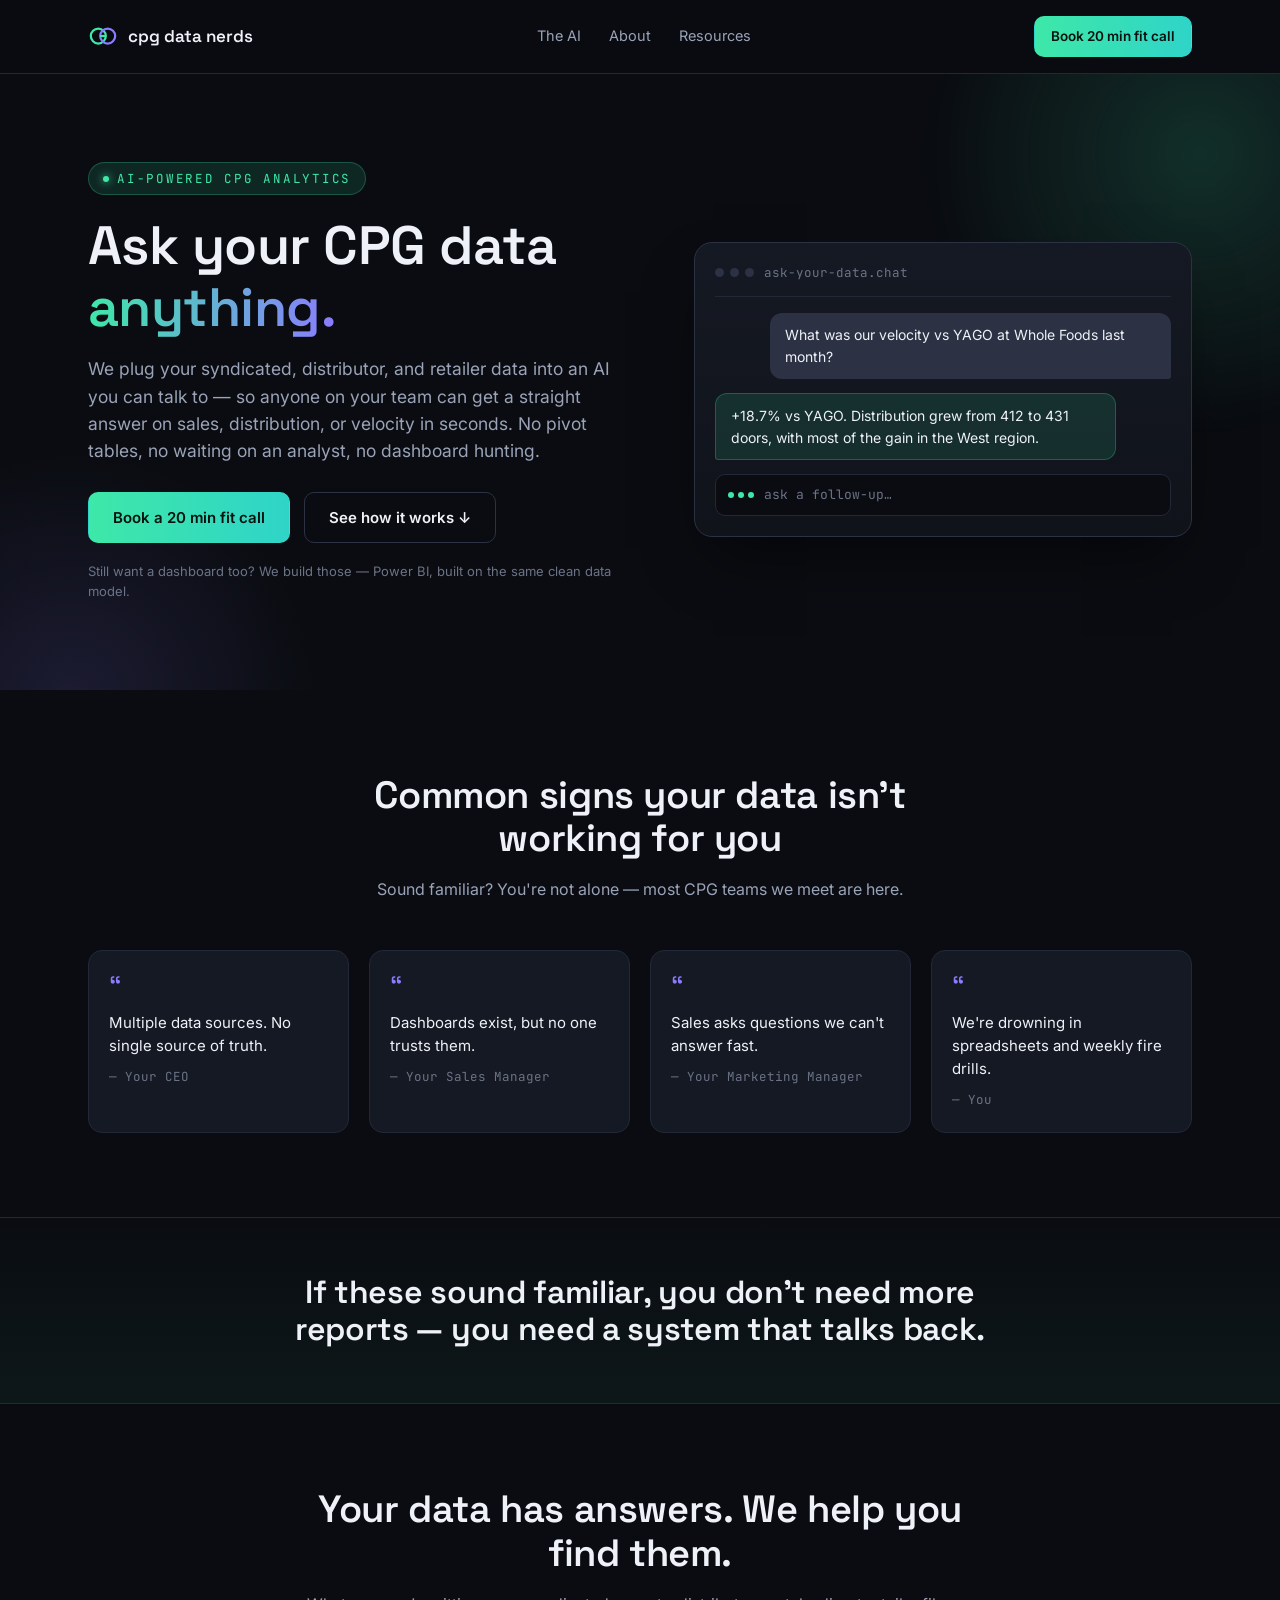
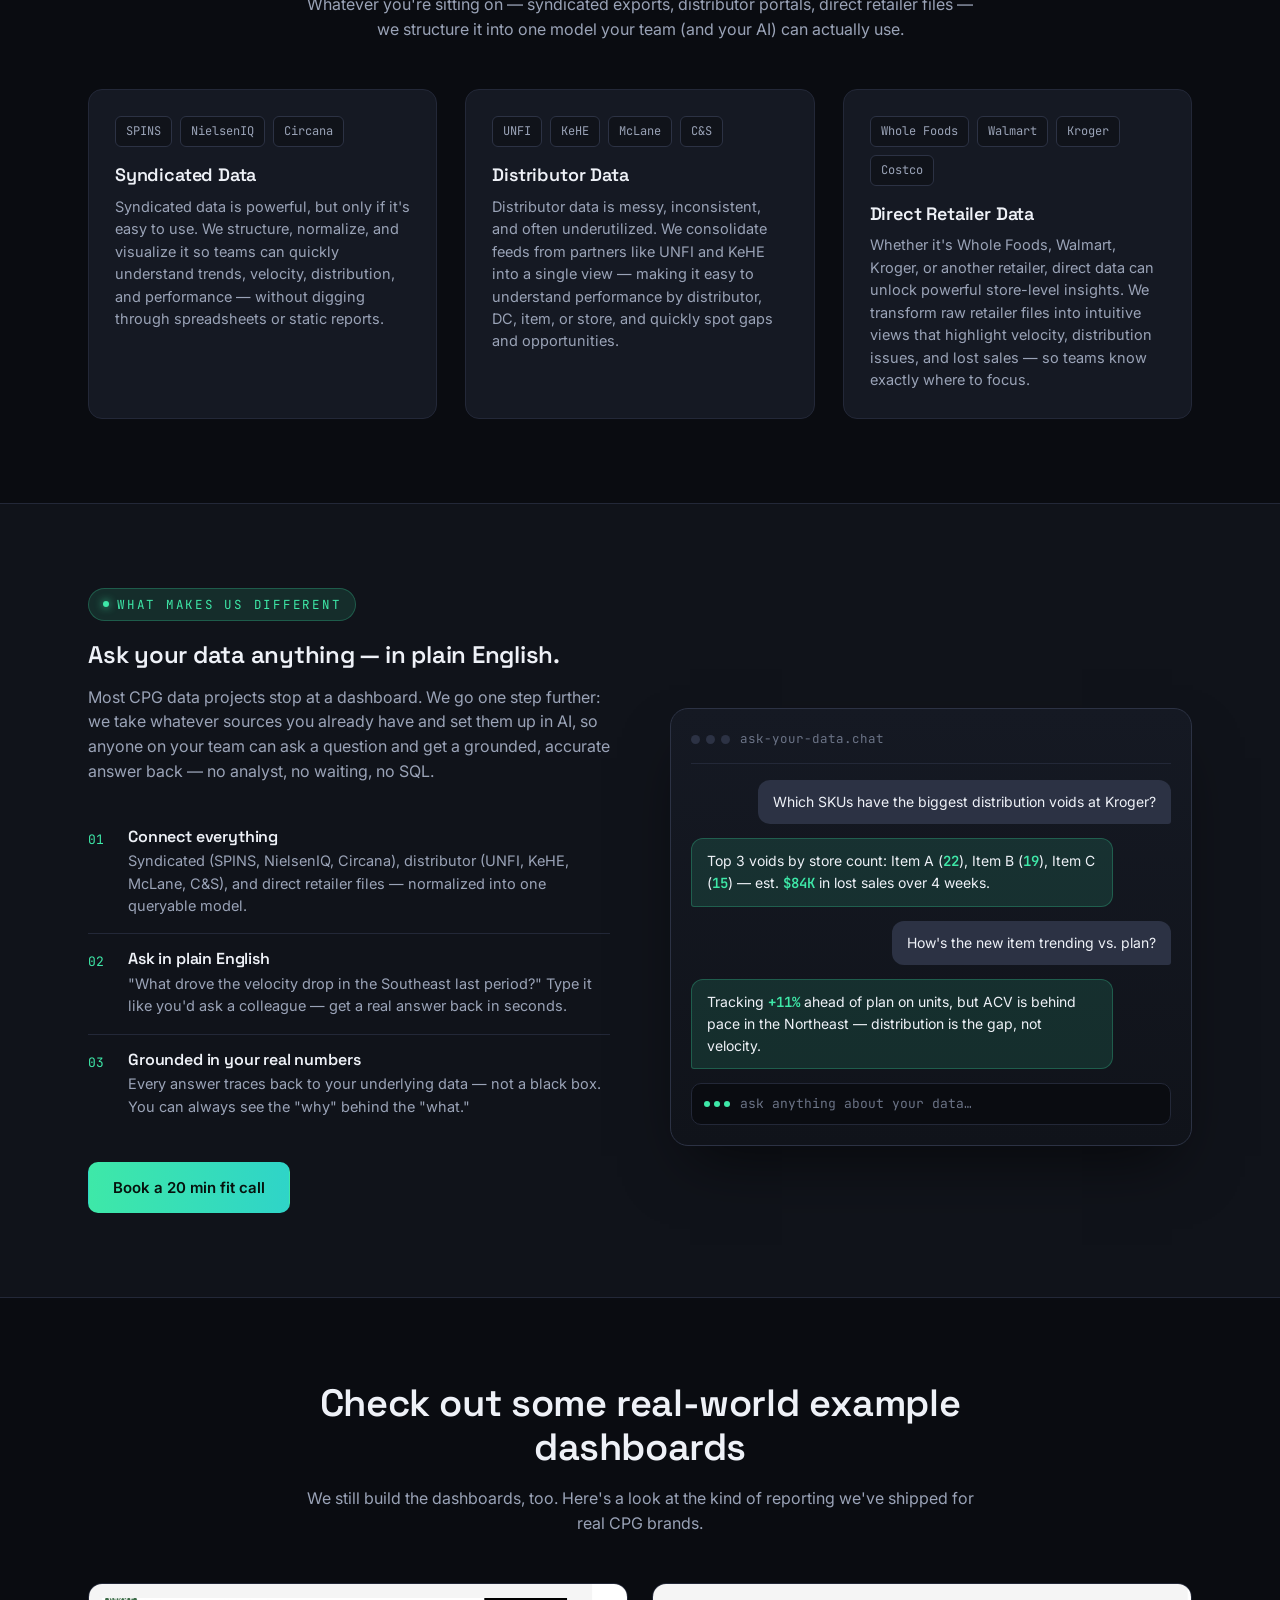
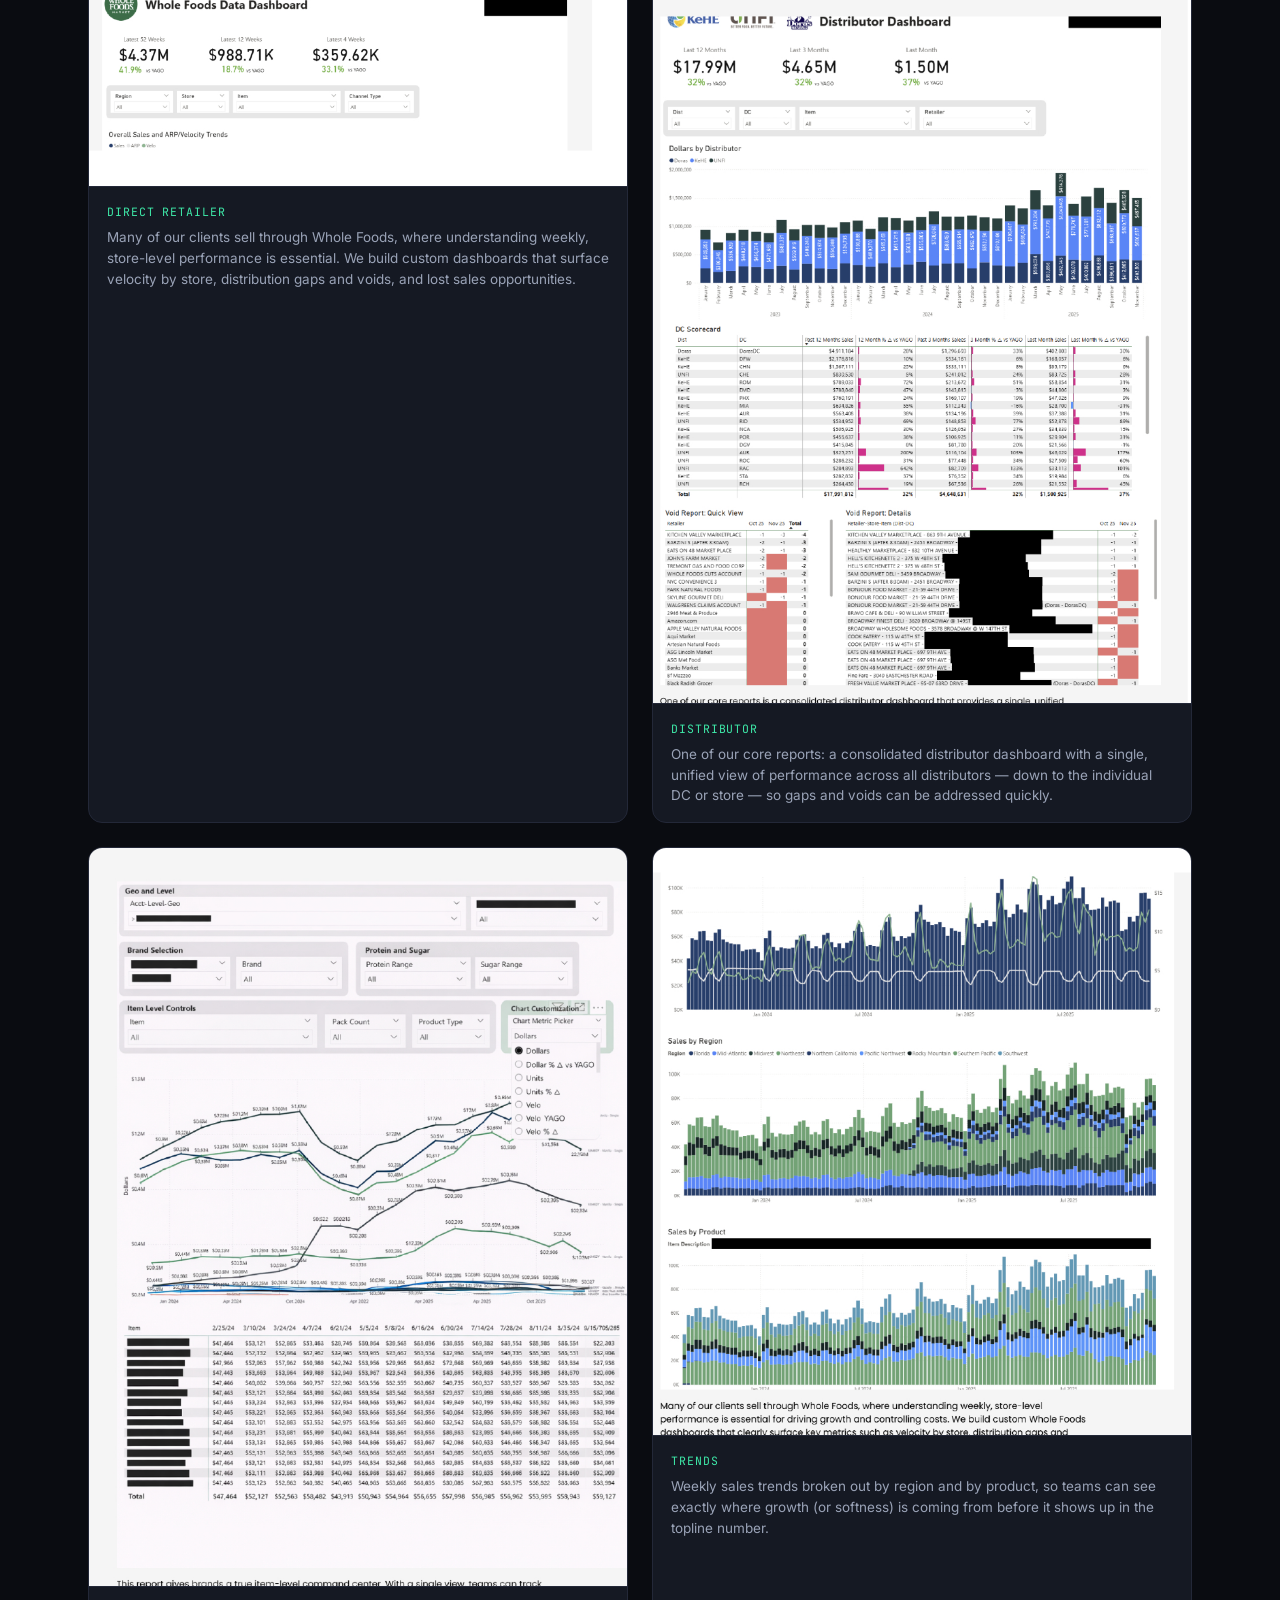
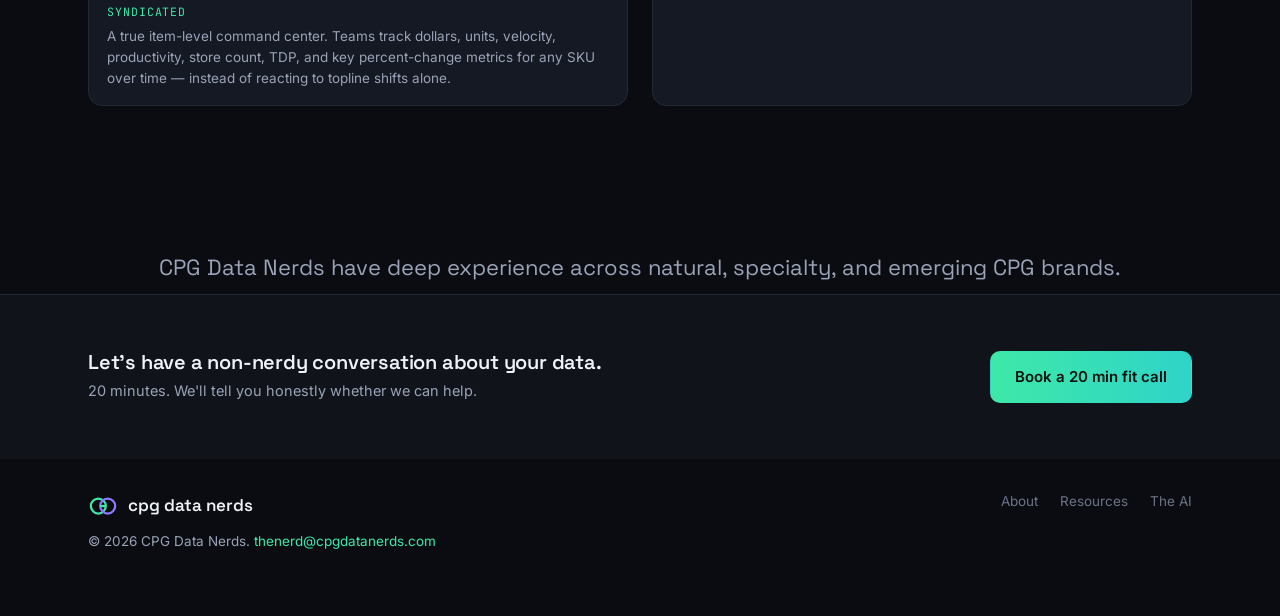
==== index.html @ 9d852f0d "Initial Site" ====
<!DOCTYPE html>
<html lang="en">
<head>
<meta charset="UTF-8">
<meta name="viewport" content="width=device-width, initial-scale=1.0">
<title>CPG Data Nerds — Query Your CPG Data With AI</title>
<meta name="description" content="CPG Data Nerds connects your syndicated, distributor, and retailer data into one place — with dashboards you trust and an AI you can query directly, in plain English.">
<link rel="icon" href="data:image/svg+xml,<svg xmlns=%22http://www.w3.org/2000/svg%22 viewBox=%220 0 32 32%22><circle cx=%2211%22 cy=%2216%22 r=%228%22 fill=%22%233ee8a8%22/><circle cx=%2221%22 cy=%2216%22 r=%228%22 fill=%22%238b7bff%22/></svg>">
<link rel="preconnect" href="https://fonts.googleapis.com">
<link href="https://fonts.googleapis.com/css2?family=Inter:wght@400;500;600;700&family=Space+Grotesk:wght@500;600;700&family=JetBrains+Mono:wght@400;500&display=swap" rel="stylesheet">
<link rel="stylesheet" href="assets/css/style.css">
</head>
<body>

<header class="site-nav">
  <div class="nav-inner">
    <a href="index.html" class="logo">
      <svg class="mark" viewBox="0 0 32 32" fill="none" xmlns="http://www.w3.org/2000/svg">
        <circle cx="11" cy="16" r="8" stroke="#3ee8a8" stroke-width="2.4"/>
        <circle cx="21" cy="16" r="8" stroke="#8b7bff" stroke-width="2.4"/>
        <line x1="19" y1="16" x2="13" y2="16" stroke="#3ee8a8" stroke-width="2.4"/>
      </svg>
      cpg data nerds
    </a>
    <nav class="nav-links desktop">
      <a href="index.html#ai-query">The AI</a>
      <a href="about.html">About</a>
      <a href="resources.html">Resources</a>
    </nav>
    <div class="nav-cta">
      <a class="btn btn-primary btn-sm" href="mailto:thenerd@cpgdatanerds.com?subject=20%20min%20fit%20call">Book 20 min fit call</a>
      <button class="nav-toggle btn-ghost btn-sm btn" aria-label="Menu">☰</button>
    </div>
  </div>
</header>

<!-- HERO -->
<section class="hero">
  <div class="wrap hero-grid">
    <div>
      <span class="eyebrow"><span class="dot"></span>AI-POWERED CPG ANALYTICS</span>
      <h1>Ask your CPG data <span class="gradient-text">anything.</span></h1>
      <p class="lede">We plug your syndicated, distributor, and retailer data into an AI you can talk to — so anyone on your team can get a straight answer on sales, distribution, or velocity in seconds. No pivot tables, no waiting on an analyst, no dashboard hunting.</p>
      <div class="hero-ctas">
        <a class="btn btn-primary" href="mailto:thenerd@cpgdatanerds.com?subject=20%20min%20fit%20call">Book a 20 min fit call</a>
        <a class="btn btn-ghost" href="#ai-query">See how it works ↓</a>
      </div>
      <p class="hero-note">Still want a dashboard too? We build those — Power BI, built on the same clean data model.</p>
    </div>

    <div class="chat-card" data-reveal>
      <div class="chat-head">
        <span class="dots"><span></span><span></span><span></span></span>
        ask-your-data.chat
      </div>
      <div class="chat-row user">
        <div class="bubble" data-rotating-question>What was our velocity vs YAGO at Whole Foods last month?</div>
      </div>
      <div class="chat-row ai">
        <div class="bubble" data-rotating-answer>+18.7% vs YAGO. Distribution grew from 412 to 431 doors, with most of the gain in the West region.</div>
      </div>
      <div class="chat-input-fake">
        <span class="chat-typing"><span></span><span></span><span></span></span>
        ask a follow-up…
      </div>
    </div>
  </div>
</section>

<!-- PAIN POINTS -->
<section id="pain">
  <div class="wrap">
    <div class="section-head">
      <h2>Common signs your data isn't working for you</h2>
      <p>Sound familiar? You're not alone — most CPG teams we meet are here.</p>
    </div>
    <div class="grid-4">
      <div class="quote-card" data-reveal>
        <div class="qmark">“</div>
        <p class="q">Multiple data sources. No single source of truth.</p>
        <div class="who">— Your CEO</div>
      </div>
      <div class="quote-card" data-reveal>
        <div class="qmark">“</div>
        <p class="q">Dashboards exist, but no one trusts them.</p>
        <div class="who">— Your Sales Manager</div>
      </div>
      <div class="quote-card" data-reveal>
        <div class="qmark">“</div>
        <p class="q">Sales asks questions we can't answer fast.</p>
        <div class="who">— Your Marketing Manager</div>
      </div>
      <div class="quote-card" data-reveal>
        <div class="qmark">“</div>
        <p class="q">We're drowning in spreadsheets and weekly fire drills.</p>
        <div class="who">— You</div>
      </div>
    </div>
  </div>
</section>

<!-- STATEMENT BANNER -->
<div class="statement-banner">
  <div class="wrap">
    <h2>If these sound familiar, you don't need more reports — you need a system that talks back.</h2>
  </div>
</div>

<!-- DATA SOURCES -->
<section>
  <div class="wrap">
    <div class="section-head">
      <h2>Your data has answers. We help you find them.</h2>
      <p>Whatever you're sitting on — syndicated exports, distributor portals, direct retailer files — we structure it into one model your team (and your AI) can actually use.</p>
    </div>
    <div class="grid-3">
      <div class="source-card" data-reveal>
        <div class="badge-row">
          <span class="badge">SPINS</span>
          <span class="badge">NielsenIQ</span>
          <span class="badge">Circana</span>
        </div>
        <h3>Syndicated Data</h3>
        <p>Syndicated data is powerful, but only if it's easy to use. We structure, normalize, and visualize it so teams can quickly understand trends, velocity, distribution, and performance — without digging through spreadsheets or static reports.</p>
      </div>
      <div class="source-card" data-reveal>
        <div class="badge-row">
          <span class="badge">UNFI</span>
          <span class="badge">KeHE</span>
          <span class="badge">McLane</span>
          <span class="badge">C&amp;S</span>
        </div>
        <h3>Distributor Data</h3>
        <p>Distributor data is messy, inconsistent, and often underutilized. We consolidate feeds from partners like UNFI and KeHE into a single view — making it easy to understand performance by distributor, DC, item, or store, and quickly spot gaps and opportunities.</p>
      </div>
      <div class="source-card" data-reveal>
        <div class="badge-row">
          <span class="badge">Whole Foods</span>
          <span class="badge">Walmart</span>
          <span class="badge">Kroger</span>
          <span class="badge">Costco</span>
        </div>
        <h3>Direct Retailer Data</h3>
        <p>Whether it's Whole Foods, Walmart, Kroger, or another retailer, direct data can unlock powerful store-level insights. We transform raw retailer files into intuitive views that highlight velocity, distribution issues, and lost sales — so teams know exactly where to focus.</p>
      </div>
    </div>
  </div>
</section>

<!-- AI FEATURE -->
<section id="ai-query" class="section-alt ai-feature">
  <div class="wrap">
    <span class="eyebrow"><span class="dot"></span>WHAT MAKES US DIFFERENT</span>
    <div class="ai-grid">
      <div data-reveal>
        <h2>Ask your data anything — in plain English.</h2>
        <p class="lede">Most CPG data projects stop at a dashboard. We go one step further: we take whatever sources you already have and set them up in AI, so anyone on your team can ask a question and get a grounded, accurate answer back — no analyst, no waiting, no SQL.</p>
        <ul class="feature-list">
          <li>
            <span class="num">01</span>
            <div>
              <h4>Connect everything</h4>
              <p>Syndicated (SPINS, NielsenIQ, Circana), distributor (UNFI, KeHE, McLane, C&amp;S), and direct retailer files — normalized into one queryable model.</p>
            </div>
          </li>
          <li>
            <span class="num">02</span>
            <div>
              <h4>Ask in plain English</h4>
              <p>"What drove the velocity drop in the Southeast last period?" Type it like you'd ask a colleague — get a real answer back in seconds.</p>
            </div>
          </li>
          <li>
            <span class="num">03</span>
            <div>
              <h4>Grounded in your real numbers</h4>
              <p>Every answer traces back to your underlying data — not a black box. You can always see the "why" behind the "what."</p>
            </div>
          </li>
        </ul>
        <div class="hero-ctas">
          <a class="btn btn-primary" href="mailto:thenerd@cpgdatanerds.com?subject=20%20min%20fit%20call">Book a 20 min fit call</a>
        </div>
      </div>

      <div class="chat-card" data-reveal>
        <div class="chat-head">
          <span class="dots"><span></span><span></span><span></span></span>
          ask-your-data.chat
        </div>
        <div class="chat-row user"><div class="bubble">Which SKUs have the biggest distribution voids at Kroger?</div></div>
        <div class="chat-row ai"><div class="bubble">Top 3 voids by store count: Item A (<span class="stat">22</span>), Item B (<span class="stat">19</span>), Item C (<span class="stat">15</span>) — est. <span class="stat">$84K</span> in lost sales over 4 weeks.</div></div>
        <div class="chat-row user"><div class="bubble">How's the new item trending vs. plan?</div></div>
        <div class="chat-row ai"><div class="bubble">Tracking <span class="stat">+11%</span> ahead of plan on units, but ACV is behind pace in the Northeast — distribution is the gap, not velocity.</div></div>
        <div class="chat-input-fake">
          <span class="chat-typing"><span></span><span></span><span></span></span>
          ask anything about your data…
        </div>
      </div>
    </div>
  </div>
</section>

<!-- DASHBOARD GALLERY -->
<section id="examples">
  <div class="wrap">
    <div class="section-head">
      <h2>Check out some real-world example dashboards</h2>
      <p>We still build the dashboards, too. Here's a look at the kind of reporting we've shipped for real CPG brands.</p>
    </div>
    <div class="gallery">
      <div class="gallery-item" data-reveal>
        <div class="shot"><img src="assets/img/wholefoods-dashboard.png" alt="Whole Foods data dashboard example" loading="lazy"></div>
        <div class="cap">
          <span class="tag">Direct Retailer</span>
          <p>Many of our clients sell through Whole Foods, where understanding weekly, store-level performance is essential. We build custom dashboards that surface velocity by store, distribution gaps and voids, and lost sales opportunities.</p>
        </div>
      </div>
      <div class="gallery-item" data-reveal>
        <div class="shot"><img src="assets/img/distributor-dashboard.png" alt="Distributor scorecard dashboard example" loading="lazy"></div>
        <div class="cap">
          <span class="tag">Distributor</span>
          <p>One of our core reports: a consolidated distributor dashboard with a single, unified view of performance across all distributors — down to the individual DC or store — so gaps and voids can be addressed quickly.</p>
        </div>
      </div>
      <div class="gallery-item" data-reveal>
        <div class="shot"><img src="assets/img/item-level-dashboard.png" alt="Item-level command center dashboard example" loading="lazy"></div>
        <div class="cap">
          <span class="tag">Syndicated</span>
          <p>A true item-level command center. Teams track dollars, units, velocity, productivity, store count, TDP, and key percent-change metrics for any SKU over time — instead of reacting to topline shifts alone.</p>
        </div>
      </div>
      <div class="gallery-item" data-reveal>
        <div class="shot"><img src="assets/img/wholefoods-trends.png" alt="Sales trend charts by region and product" loading="lazy"></div>
        <div class="cap">
          <span class="tag">Trends</span>
          <p>Weekly sales trends broken out by region and by product, so teams can see exactly where growth (or softness) is coming from before it shows up in the topline number.</p>
        </div>
      </div>
    </div>
  </div>
</section>

<div class="closing-line">CPG Data Nerds have deep experience across natural, specialty, and emerging CPG brands.</div>

<!-- CTA BAND -->
<div class="cta-band">
  <div class="wrap cta-band-inner">
    <div>
      <h3>Let's have a non-nerdy conversation about your data.</h3>
      <p>20 minutes. We'll tell you honestly whether we can help.</p>
    </div>
    <a class="btn btn-primary" href="mailto:thenerd@cpgdatanerds.com?subject=20%20min%20fit%20call">Book a 20 min fit call</a>
  </div>
</div>

<footer class="site-footer">
  <div class="wrap footer-inner">
    <div>
      <div class="logo">
        <svg class="mark" viewBox="0 0 32 32" fill="none" xmlns="http://www.w3.org/2000/svg">
          <circle cx="11" cy="16" r="8" stroke="#3ee8a8" stroke-width="2.4"/>
          <circle cx="21" cy="16" r="8" stroke="#8b7bff" stroke-width="2.4"/>
          <line x1="19" y1="16" x2="13" y2="16" stroke="#3ee8a8" stroke-width="2.4"/>
        </svg>
        cpg data nerds
      </div>
      <p style="margin-top:10px;">© <span data-year>2026</span> CPG Data Nerds. <a class="mail" href="mailto:thenerd@cpgdatanerds.com">thenerd@cpgdatanerds.com</a></p>
    </div>
    <div class="footer-links">
      <a href="about.html">About</a>
      <a href="resources.html">Resources</a>
      <a href="index.html#ai-query">The AI</a>
    </div>
  </div>
</footer>

<script src="assets/js/main.js"></script>
</body>
</html>
---- assets/css/style.css ----
/* ============================================================
   CPG Data Nerds — dark, AI-forward theme
   ============================================================ */

:root {
  --bg: #0a0c11;
  --bg-alt: #10131a;
  --card: #151923;
  --card-hover: #1b202c;
  --border: #232838;
  --border-light: #2c3244;
  --text: #eef1f7;
  --text-dim: #9aa3b7;
  --text-dimmer: #6b7386;
  --accent: #3ee8a8;
  --accent-2: #8b7bff;
  --accent-soft: rgba(62, 232, 168, 0.12);
  --danger: #ff6b6b;
  --gain: #3ee8a8;
  --radius: 14px;
  --maxw: 1160px;
  --font-body: 'Inter', -apple-system, BlinkMacSystemFont, 'Segoe UI', sans-serif;
  --font-head: 'Space Grotesk', 'Inter', sans-serif;
  --font-mono: 'JetBrains Mono', 'SFMono-Regular', Consolas, monospace;
}

* { box-sizing: border-box; }

html { scroll-behavior: smooth; }

body {
  margin: 0;
  background: var(--bg);
  color: var(--text);
  font-family: var(--font-body);
  line-height: 1.55;
  -webkit-font-smoothing: antialiased;
}

a { color: inherit; text-decoration: none; }

img { max-width: 100%; display: block; }

.wrap {
  max-width: var(--maxw);
  margin: 0 auto;
  padding: 0 28px;
}

h1, h2, h3, h4 {
  font-family: var(--font-head);
  font-weight: 600;
  line-height: 1.15;
  margin: 0 0 16px;
  letter-spacing: -0.01em;
}

p { margin: 0 0 16px; color: var(--text-dim); }

.eyebrow {
  display: inline-flex;
  align-items: center;
  gap: 8px;
  font-family: var(--font-mono);
  font-size: 12.5px;
  letter-spacing: 0.14em;
  text-transform: uppercase;
  color: var(--accent);
  background: var(--accent-soft);
  border: 1px solid rgba(62, 232, 168, 0.25);
  padding: 6px 14px;
  border-radius: 999px;
  margin-bottom: 20px;
}

.eyebrow .dot {
  width: 6px; height: 6px; border-radius: 50%;
  background: var(--accent);
  box-shadow: 0 0 8px var(--accent);
}

.gradient-text {
  background: linear-gradient(90deg, var(--accent), var(--accent-2));
  -webkit-background-clip: text;
  background-clip: text;
  color: transparent;
}

/* ---------- Buttons ---------- */
.btn {
  display: inline-flex;
  align-items: center;
  gap: 8px;
  font-family: var(--font-body);
  font-weight: 600;
  font-size: 15px;
  padding: 13px 24px;
  border-radius: 10px;
  border: 1px solid transparent;
  cursor: pointer;
  transition: transform .15s ease, box-shadow .15s ease, background .15s ease, border-color .15s ease;
  white-space: nowrap;
}
.btn-primary {
  background: linear-gradient(90deg, var(--accent), #2fd4c8);
  color: #06120d;
  box-shadow: 0 0 0 rgba(62,232,168,0);
}
.btn-primary:hover { transform: translateY(-1px); box-shadow: 0 8px 24px rgba(62,232,168,0.25); }
.btn-ghost {
  background: transparent;
  border-color: var(--border-light);
  color: var(--text);
}
.btn-ghost:hover { border-color: var(--accent); color: var(--accent); }
.btn-sm { padding: 9px 16px; font-size: 13.5px; }

/* ---------- Nav ---------- */
header.site-nav {
  position: sticky;
  top: 0;
  z-index: 50;
  background: rgba(10, 12, 17, 0.85);
  backdrop-filter: saturate(180%) blur(14px);
  border-bottom: 1px solid var(--border);
}
.nav-inner {
  display: flex;
  align-items: center;
  justify-content: space-between;
  padding: 16px 28px;
  max-width: var(--maxw);
  margin: 0 auto;
}
.logo {
  display: flex;
  align-items: center;
  gap: 10px;
  font-family: var(--font-head);
  font-weight: 600;
  font-size: 17px;
  color: var(--text);
}
.logo .mark { width: 30px; height: 30px; flex: none; }
.nav-links {
  display: flex;
  align-items: center;
  gap: 28px;
  font-size: 14.5px;
  color: var(--text-dim);
}
.nav-links a { transition: color .15s ease; }
.nav-links a:hover { color: var(--text); }
.nav-links a.active { color: var(--accent); }
.nav-cta { display: flex; align-items: center; gap: 18px; }
.nav-toggle { display: none; }

@media (max-width: 720px) {
  .nav-links.desktop { display: none; }
  .nav-toggle { display: block; }
}

/* ---------- Hero ---------- */
.hero {
  padding: 88px 0 72px;
  position: relative;
  overflow: hidden;
}
.hero::before {
  content: "";
  position: absolute;
  top: -200px; right: -200px;
  width: 560px; height: 560px;
  background: radial-gradient(circle, rgba(62,232,168,0.16), transparent 70%);
  filter: blur(10px);
  pointer-events: none;
}
.hero::after {
  content: "";
  position: absolute;
  bottom: -260px; left: -180px;
  width: 500px; height: 500px;
  background: radial-gradient(circle, rgba(139,123,255,0.14), transparent 70%);
  pointer-events: none;
}
.hero-grid {
  display: grid;
  grid-template-columns: 1.05fr 0.95fr;
  gap: 56px;
  align-items: center;
  position: relative;
  z-index: 1;
}
@media (max-width: 900px) {
  .hero-grid { grid-template-columns: 1fr; }
}
.hero h1 { font-size: clamp(34px, 4.6vw, 54px); }
.hero .lede { font-size: 17.5px; color: var(--text-dim); max-width: 560px; }
.hero-ctas { display: flex; gap: 14px; margin-top: 28px; flex-wrap: wrap; }
.hero-note { margin-top: 18px; font-size: 13px; color: var(--text-dimmer); }

/* ---------- Chat mockup ---------- */
.chat-card {
  background: linear-gradient(180deg, var(--card), var(--bg-alt));
  border: 1px solid var(--border-light);
  border-radius: 18px;
  padding: 20px;
  box-shadow: 0 30px 60px -20px rgba(0,0,0,0.6);
}
.chat-card .chat-head {
  display: flex;
  align-items: center;
  gap: 10px;
  padding-bottom: 14px;
  margin-bottom: 16px;
  border-bottom: 1px solid var(--border);
  font-family: var(--font-mono);
  font-size: 12.5px;
  color: var(--text-dimmer);
}
.chat-card .chat-head .dots { display: flex; gap: 6px; }
.chat-card .chat-head .dots span { width: 9px; height: 9px; border-radius: 50%; background: var(--border-light); }
.chat-row { display: flex; margin-bottom: 14px; }
.chat-row.user { justify-content: flex-end; }
.bubble {
  max-width: 88%;
  padding: 11px 15px;
  border-radius: 12px;
  font-size: 14px;
}
.chat-row.user .bubble {
  background: var(--border-light);
  color: var(--text);
  border-bottom-right-radius: 3px;
}
.chat-row.ai .bubble {
  background: var(--accent-soft);
  border: 1px solid rgba(62,232,168,0.25);
  color: var(--text);
  border-bottom-left-radius: 3px;
}
.bubble .stat { color: var(--accent); font-family: var(--font-mono); font-weight: 600; }
.chat-typing { display: inline-flex; gap: 4px; align-items: center; }
.chat-typing span {
  width: 6px; height: 6px; border-radius: 50%;
  background: var(--accent);
  animation: blink 1.2s infinite ease-in-out;
}
.chat-typing span:nth-child(2) { animation-delay: .2s; }
.chat-typing span:nth-child(3) { animation-delay: .4s; }
@keyframes blink { 0%, 80%, 100% { opacity: .25; } 40% { opacity: 1; } }
.chat-input-fake {
  margin-top: 4px;
  display: flex;
  align-items: center;
  gap: 10px;
  background: var(--bg);
  border: 1px solid var(--border);
  border-radius: 10px;
  padding: 10px 12px;
  font-family: var(--font-mono);
  font-size: 13px;
  color: var(--text-dimmer);
}

/* ---------- Sections ---------- */
section { padding: 84px 0; }
.section-alt { background: var(--bg-alt); border-top: 1px solid var(--border); border-bottom: 1px solid var(--border); }
.section-head { max-width: 680px; margin: 0 auto 48px; text-align: center; }
.section-head h2 { font-size: clamp(26px, 3.4vw, 38px); }
.section-head p { font-size: 16px; }
.center { text-align: center; }

/* Pain point cards */
.grid-4 { display: grid; grid-template-columns: repeat(4, 1fr); gap: 20px; }
@media (max-width: 900px) { .grid-4 { grid-template-columns: repeat(2, 1fr); } }
@media (max-width: 560px) { .grid-4 { grid-template-columns: 1fr; } }
.quote-card {
  background: var(--card);
  border: 1px solid var(--border);
  border-radius: var(--radius);
  padding: 22px 20px;
}
.quote-card .qmark { font-family: var(--font-head); font-size: 30px; color: var(--accent-2); line-height: 1; margin-bottom: 8px; }
.quote-card p.q { color: var(--text); font-size: 15px; margin-bottom: 10px; }
.quote-card .who { font-size: 12.5px; color: var(--text-dimmer); font-family: var(--font-mono); }

/* Banner statement */
.statement-banner {
  padding: 56px 0;
  text-align: center;
  background: linear-gradient(180deg, transparent, rgba(62,232,168,0.05));
  border-top: 1px solid var(--border);
  border-bottom: 1px solid var(--border);
}
.statement-banner h2 { font-size: clamp(24px, 3vw, 32px); max-width: 780px; margin: 0 auto; color: var(--text); }

/* Data source columns */
.grid-3 { display: grid; grid-template-columns: repeat(3, 1fr); gap: 28px; }
@media (max-width: 860px) { .grid-3 { grid-template-columns: 1fr; } }
.source-card {
  background: var(--card);
  border: 1px solid var(--border);
  border-radius: var(--radius);
  padding: 26px;
}
.badge-row { display: flex; flex-wrap: wrap; gap: 8px; margin-bottom: 18px; }
.badge {
  font-family: var(--font-mono);
  font-size: 12px;
  padding: 5px 10px;
  border-radius: 6px;
  background: var(--bg-alt);
  border: 1px solid var(--border-light);
  color: var(--text-dim);
}
.source-card h3 { font-size: 18px; margin-bottom: 10px; }
.source-card p { font-size: 14.5px; margin-bottom: 0; }

/* AI feature section */
.ai-feature { position: relative; }
.ai-grid { display: grid; grid-template-columns: 1fr 1fr; gap: 60px; align-items: center; }
@media (max-width: 900px) { .ai-grid { grid-template-columns: 1fr; } }
.feature-list { list-style: none; padding: 0; margin: 28px 0 0; }
.feature-list li {
  display: flex;
  gap: 14px;
  padding: 16px 0;
  border-top: 1px solid var(--border);
}
.feature-list li:first-child { border-top: none; }
.feature-list .num {
  font-family: var(--font-mono);
  color: var(--accent);
  font-size: 13px;
  flex: none;
  width: 26px;
  padding-top: 2px;
}
.feature-list h4 { margin-bottom: 4px; font-size: 16px; }
.feature-list p { font-size: 14.5px; margin-bottom: 0; }

/* Dashboard gallery */
.gallery {
  display: grid;
  grid-template-columns: repeat(2, 1fr);
  gap: 24px;
}
@media (max-width: 760px) { .gallery { grid-template-columns: 1fr; } }
.gallery-item {
  background: var(--card);
  border: 1px solid var(--border);
  border-radius: var(--radius);
  overflow: hidden;
}
.gallery-item .shot { border-bottom: 1px solid var(--border); background: #f4f5f7; }
.gallery-item .shot img { width: 100%; height: auto; display: block; }
.gallery-item .cap { padding: 16px 18px; }
.gallery-item .cap p { font-size: 13.5px; margin-bottom: 0; color: var(--text-dim); }
.gallery-item .cap .tag { font-family: var(--font-mono); font-size: 11.5px; color: var(--accent); text-transform: uppercase; letter-spacing: .08em; margin-bottom: 6px; display: block; }

/* Closing line */
.closing-line {
  text-align: center;
  padding: 60px 0 10px;
  font-family: var(--font-head);
  font-size: clamp(18px, 2.2vw, 22px);
  color: var(--text-dim);
}

/* CTA footer band */
.cta-band {
  background: var(--bg-alt);
  border-top: 1px solid var(--border);
  padding: 56px 0;
}
.cta-band-inner {
  display: flex;
  align-items: center;
  justify-content: space-between;
  gap: 24px;
  flex-wrap: wrap;
}
.cta-band h3 { font-size: 20px; margin-bottom: 6px; }
.cta-band p { margin-bottom: 0; font-size: 14.5px; }

/* Footer */
footer.site-footer {
  padding: 32px 0 48px;
  font-size: 13.5px;
  color: var(--text-dimmer);
}
.footer-inner {
  display: flex;
  justify-content: space-between;
  align-items: flex-start;
  flex-wrap: wrap;
  gap: 20px;
}
.footer-inner a.mail { color: var(--accent); }
.footer-links { display: flex; gap: 22px; }

/* Generic page hero (About / Resources) */
.page-hero { padding: 64px 0 20px; }
.page-hero h1 { font-size: clamp(30px, 4vw, 44px); }
.page-hero .lede { max-width: 620px; font-size: 16.5px; }

/* Content prose block */
.prose { max-width: 720px; }
.prose h2 { font-size: 24px; margin-top: 36px; }
.prose p { font-size: 15.5px; }

/* Team / value cards for About */
.value-grid { display: grid; grid-template-columns: repeat(3, 1fr); gap: 20px; margin-top: 36px; }
@media (max-width: 860px) { .value-grid { grid-template-columns: 1fr; } }
.value-card { background: var(--card); border: 1px solid var(--border); border-radius: var(--radius); padding: 22px; }
.value-card h4 { font-size: 16px; margin-bottom: 8px; }
.value-card p { font-size: 14px; margin-bottom: 0; }

/* Resources cards */
.resource-grid { display: grid; grid-template-columns: repeat(3, 1fr); gap: 22px; }
@media (max-width: 860px) { .resource-grid { grid-template-columns: 1fr; } }
.resource-card {
  background: var(--card);
  border: 1px solid var(--border);
  border-radius: var(--radius);
  padding: 24px;
  position: relative;
}
.resource-card .soon {
  position: absolute; top: 18px; right: 18px;
  font-family: var(--font-mono); font-size: 10.5px; letter-spacing: .08em;
  color: var(--text-dimmer); border: 1px solid var(--border-light);
  padding: 3px 8px; border-radius: 999px; text-transform: uppercase;
}
.resource-card h4 { font-size: 16.5px; margin: 6px 0 8px; padding-right: 70px; }
.resource-card p { font-size: 14px; margin-bottom: 0; }

/* Simple email capture */
.email-capture {
  display: flex; gap: 10px; margin-top: 30px; flex-wrap: wrap;
}
.email-capture input {
  flex: 1; min-width: 220px;
  background: var(--card);
  border: 1px solid var(--border-light);
  color: var(--text);
  padding: 12px 14px;
  border-radius: 10px;
  font-family: var(--font-body);
  font-size: 14.5px;
}
.email-capture input::placeholder { color: var(--text-dimmer); }
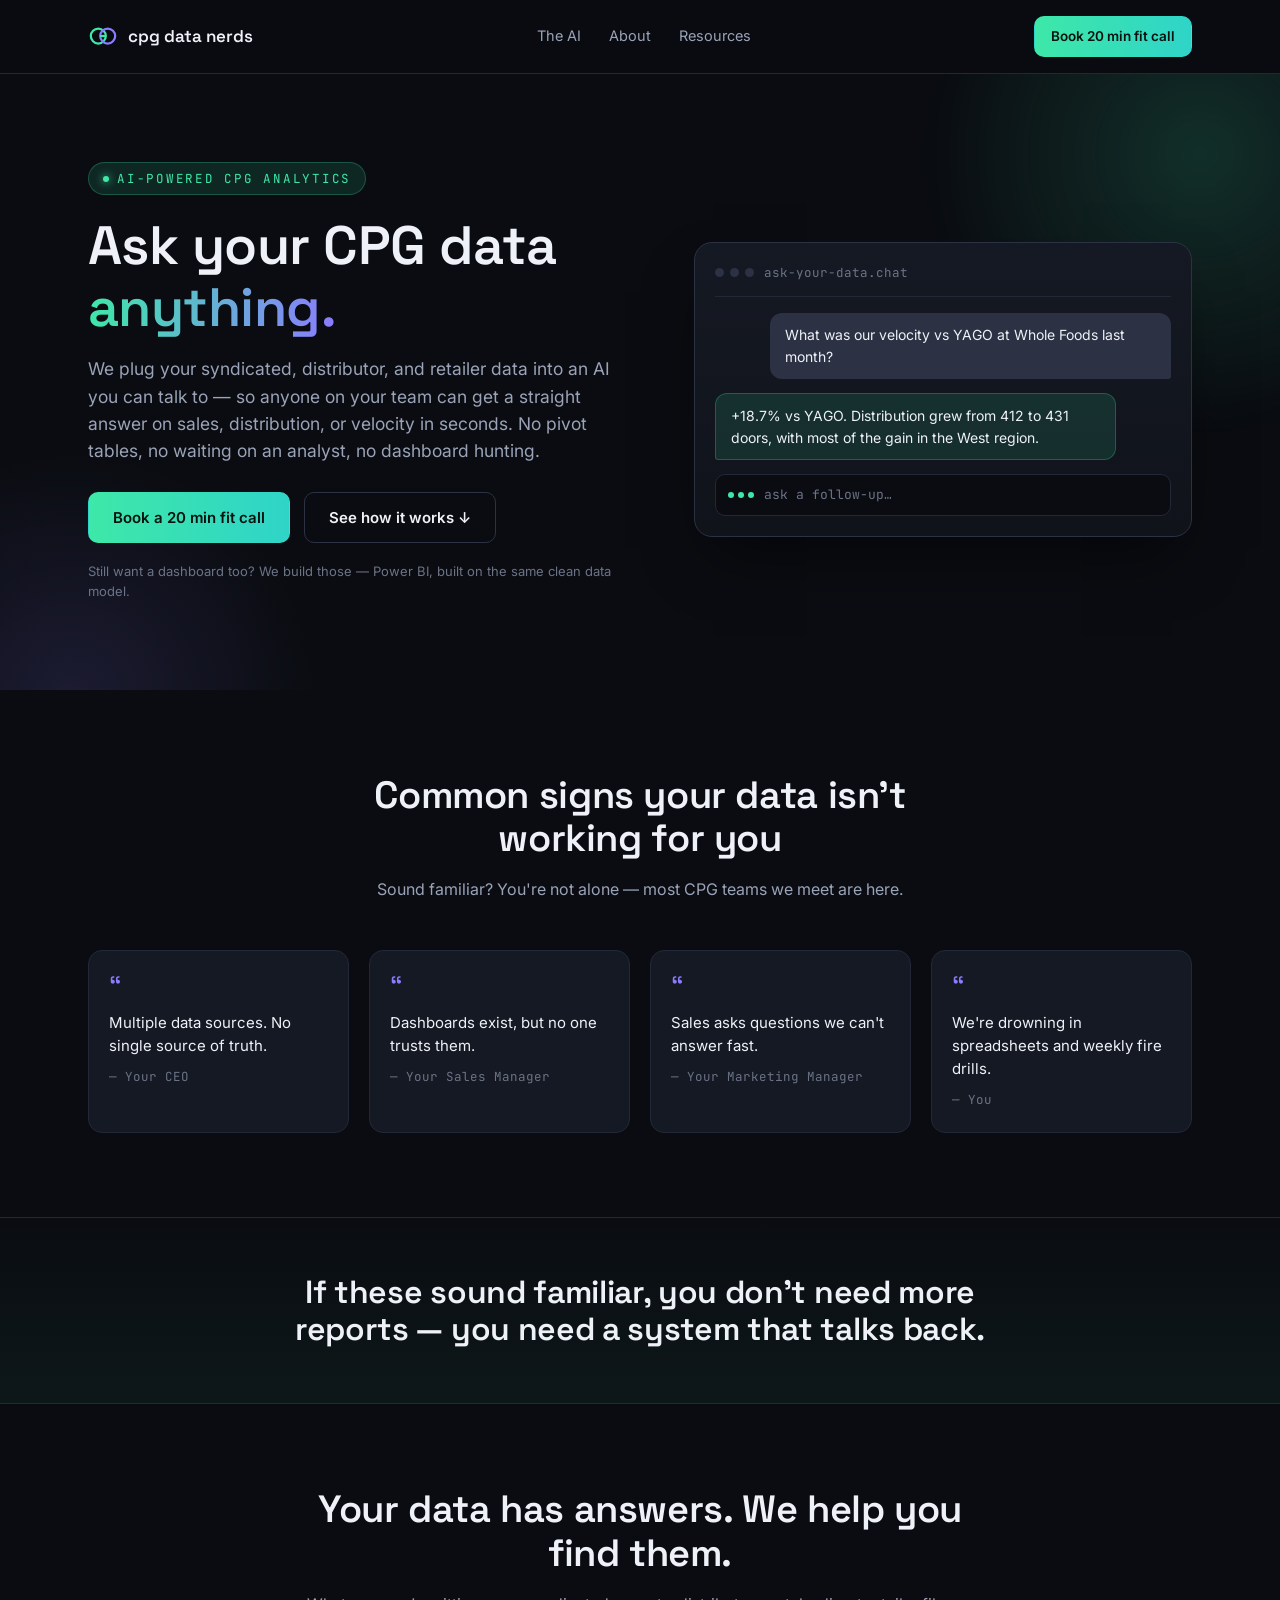
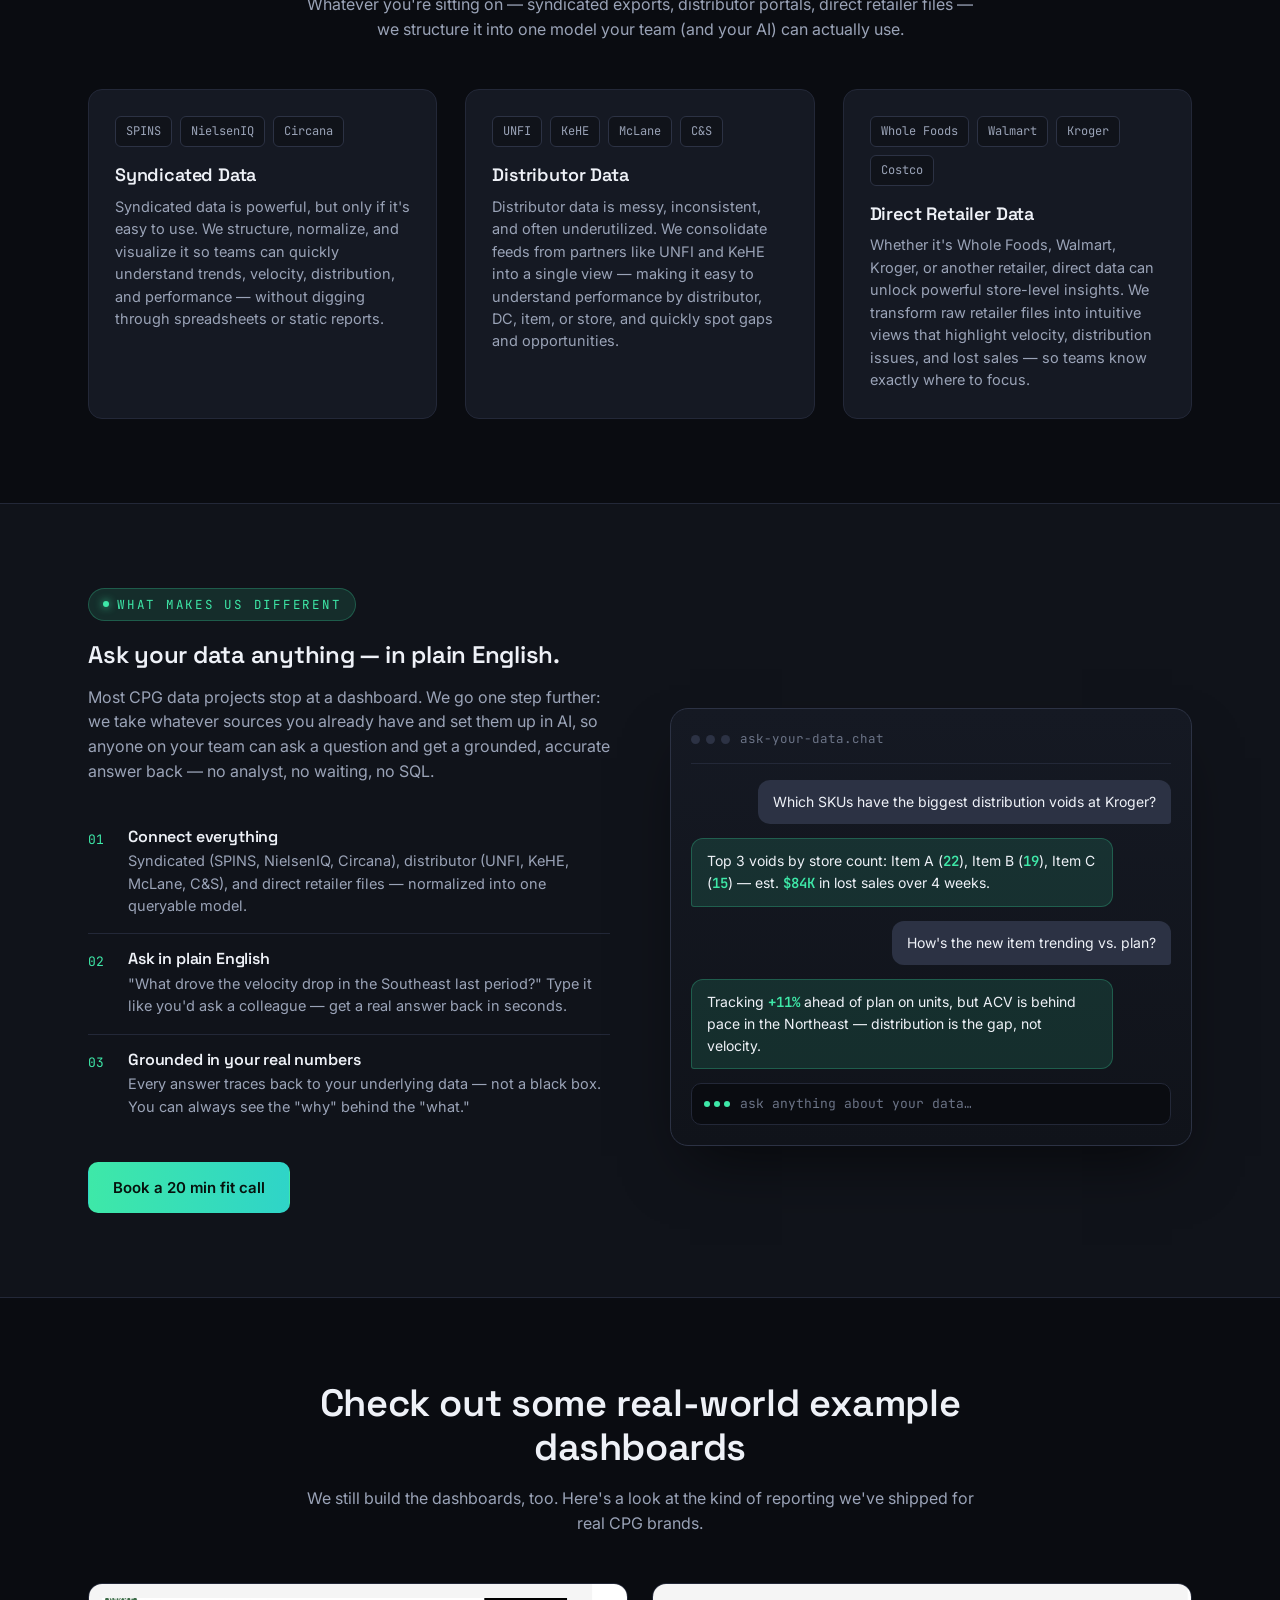
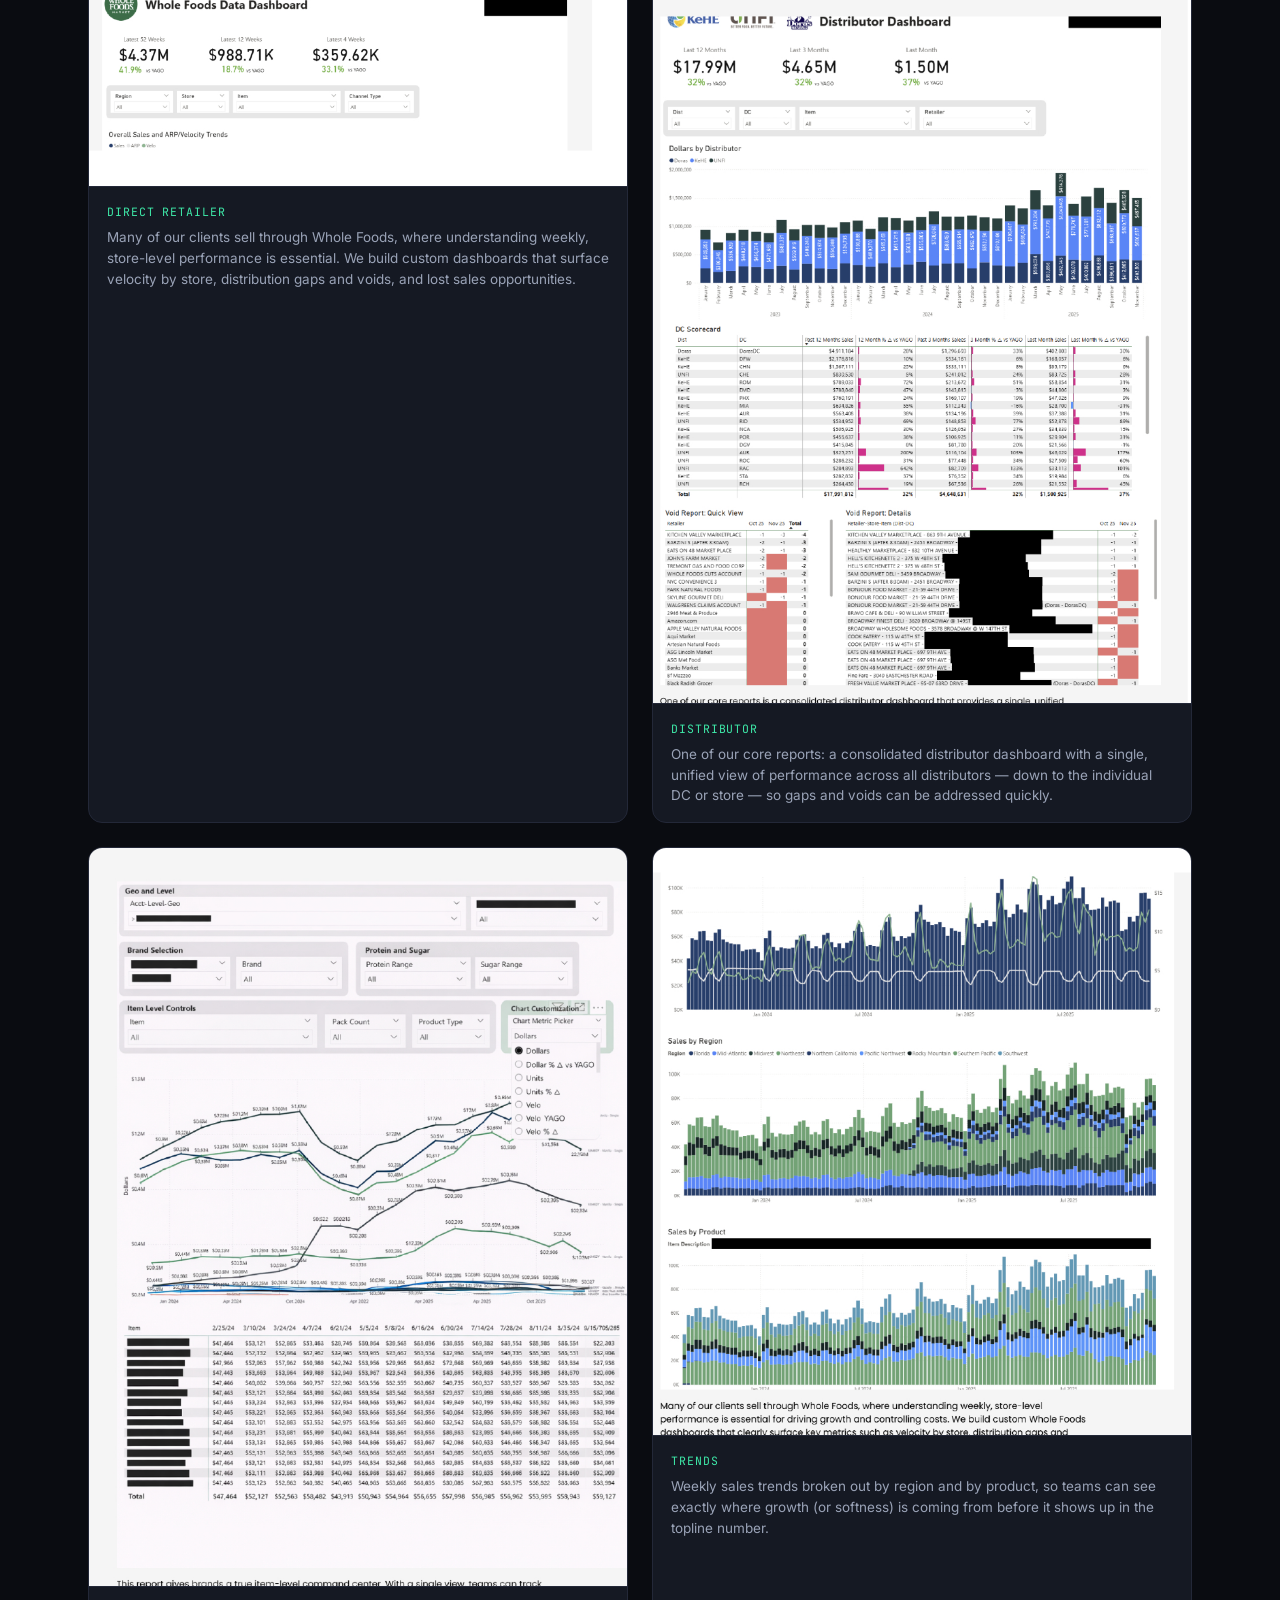
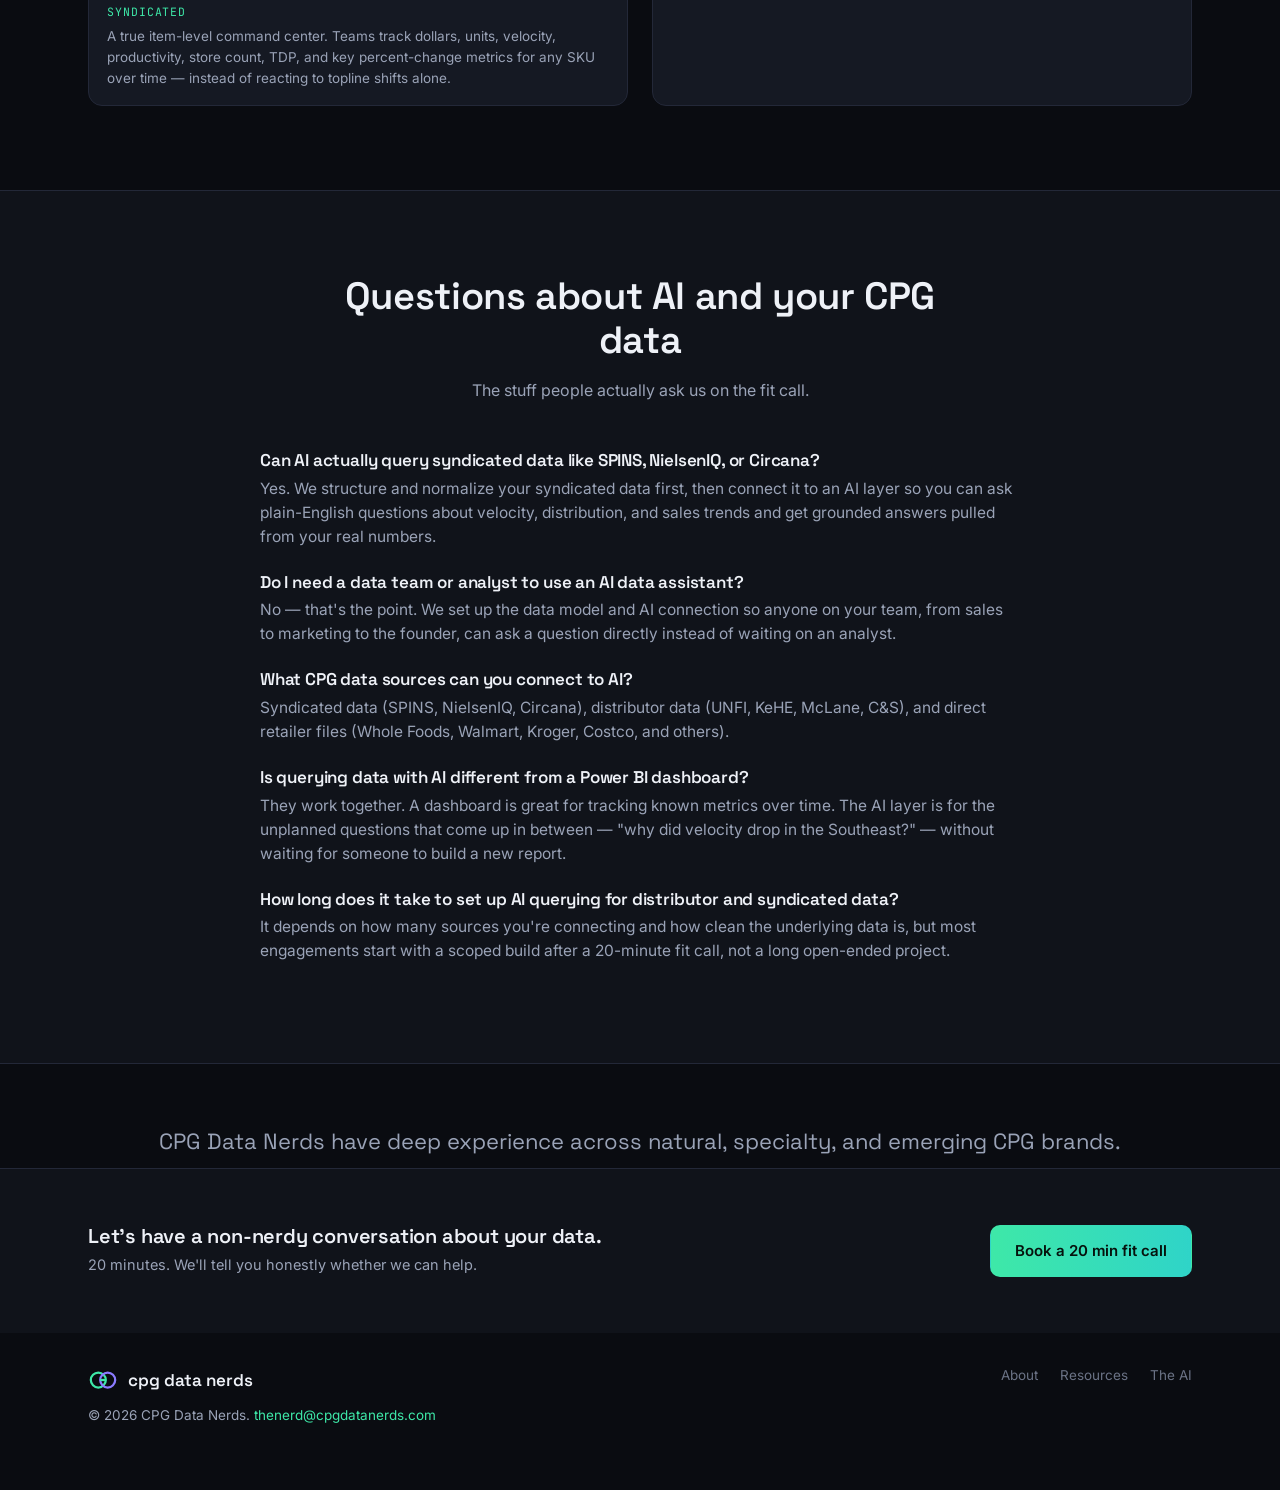
==== commit 0fc717bb: "SEO update" ====
--- a/index.html
+++ b/index.html
@@ -3,12 +3,86 @@
 <head>
 <meta charset="UTF-8">
 <meta name="viewport" content="width=device-width, initial-scale=1.0">
-<title>CPG Data Nerds — Query Your CPG Data With AI</title>
-<meta name="description" content="CPG Data Nerds connects your syndicated, distributor, and retailer data into one place — with dashboards you trust and an AI you can query directly, in plain English.">
+<title>AI for Syndicated &amp; Distributor Data | CPG Data Nerds</title>
+<meta name="description" content="Query SPINS, NielsenIQ, Circana, UNFI, KeHE, and retailer data with AI, in plain English. CPG Data Nerds connects your syndicated and distributor data to AI and dashboards built for small CPG food and drink brands.">
+<link rel="canonical" href="https://cpgdatanerds.com/">
+<meta name="robots" content="index, follow">
+
+<!-- Open Graph / social -->
+<meta property="og:type" content="website">
+<meta property="og:site_name" content="CPG Data Nerds">
+<meta property="og:title" content="AI for Syndicated & Distributor Data | CPG Data Nerds">
+<meta property="og:description" content="Ask your SPINS, NielsenIQ, Circana, UNFI, KeHE, and retailer data questions in plain English. AI-powered CPG data analytics for small food and drink brands.">
+<meta property="og:url" content="https://cpgdatanerds.com/">
+<meta name="twitter:card" content="summary_large_image">
+<meta name="twitter:title" content="AI for Syndicated & Distributor Data | CPG Data Nerds">
+<meta name="twitter:description" content="Ask your SPINS, NielsenIQ, Circana, UNFI, KeHE, and retailer data questions in plain English.">
+
 <link rel="icon" href="data:image/svg+xml,<svg xmlns=%22http://www.w3.org/2000/svg%22 viewBox=%220 0 32 32%22><circle cx=%2211%22 cy=%2216%22 r=%228%22 fill=%22%233ee8a8%22/><circle cx=%2221%22 cy=%2216%22 r=%228%22 fill=%22%238b7bff%22/></svg>">
 <link rel="preconnect" href="https://fonts.googleapis.com">
 <link href="https://fonts.googleapis.com/css2?family=Inter:wght@400;500;600;700&family=Space+Grotesk:wght@500;600;700&family=JetBrains+Mono:wght@400;500&display=swap" rel="stylesheet">
 <link rel="stylesheet" href="assets/css/style.css">
+
+<script type="application/ld+json">
+{
+  "@context": "https://schema.org",
+  "@type": "ProfessionalService",
+  "name": "CPG Data Nerds",
+  "url": "https://cpgdatanerds.com/",
+  "description": "CPG Data Nerds helps small and mid-size CPG food and drink brands turn syndicated data (SPINS, NielsenIQ, Circana), distributor data (UNFI, KeHE, McLane, C&S), and direct retailer data into AI-queryable insights and Power BI dashboards.",
+  "email": "thenerd@cpgdatanerds.com",
+  "areaServed": "US",
+  "knowsAbout": ["SPINS data", "NielsenIQ data", "Circana data", "UNFI distributor data", "KeHE distributor data", "syndicated data analytics", "CPG data AI", "Power BI dashboards for CPG"]
+}
+</script>
+<script type="application/ld+json">
+{
+  "@context": "https://schema.org",
+  "@type": "FAQPage",
+  "mainEntity": [
+    {
+      "@type": "Question",
+      "name": "Can AI actually query syndicated data like SPINS, NielsenIQ, or Circana?",
+      "acceptedAnswer": {
+        "@type": "Answer",
+        "text": "Yes. We structure and normalize your syndicated data first, then connect it to an AI layer so you can ask plain-English questions about velocity, distribution, and sales trends and get grounded answers pulled from your real numbers."
+      }
+    },
+    {
+      "@type": "Question",
+      "name": "Do I need a data team or analyst to use an AI data assistant for my CPG data?",
+      "acceptedAnswer": {
+        "@type": "Answer",
+        "text": "No. That's the point — we set up the data model and AI connection so anyone on your team, from sales to marketing to the founder, can ask a question directly instead of waiting on an analyst."
+      }
+    },
+    {
+      "@type": "Question",
+      "name": "What CPG data sources can you connect to AI?",
+      "acceptedAnswer": {
+        "@type": "Answer",
+        "text": "Syndicated data (SPINS, NielsenIQ, Circana), distributor data (UNFI, KeHE, McLane, C&S), and direct retailer files (Whole Foods, Walmart, Kroger, Costco, and others)."
+      }
+    },
+    {
+      "@type": "Question",
+      "name": "Is querying data with AI different from a Power BI dashboard?",
+      "acceptedAnswer": {
+        "@type": "Answer",
+        "text": "They work together. A dashboard is great for tracking known metrics over time. The AI layer is for the unplanned questions that come up in between — 'why did velocity drop in the Southeast?' — without waiting for someone to build a new report."
+      }
+    },
+    {
+      "@type": "Question",
+      "name": "How long does it take to set up AI querying for distributor and syndicated data?",
+      "acceptedAnswer": {
+        "@type": "Answer",
+        "text": "It depends on how many sources you're connecting and how clean the underlying data is, but most engagements start with a scoped build after a 20-minute fit call, not a long open-ended project."
+      }
+    }
+  ]
+}
+</script>
 </head>
 <body>
 
@@ -241,6 +315,38 @@
   </div>
 </section>
 
+<!-- FAQ -->
+<section id="faq" class="section-alt">
+  <div class="wrap">
+    <div class="section-head">
+      <h2>Questions about AI and your CPG data</h2>
+      <p>The stuff people actually ask us on the fit call.</p>
+    </div>
+    <div class="prose" style="max-width:760px; margin:0 auto;">
+      <div data-reveal style="margin-bottom:24px;">
+        <h3 style="font-size:17px; margin-bottom:6px;">Can AI actually query syndicated data like SPINS, NielsenIQ, or Circana?</h3>
+        <p>Yes. We structure and normalize your syndicated data first, then connect it to an AI layer so you can ask plain-English questions about velocity, distribution, and sales trends and get grounded answers pulled from your real numbers.</p>
+      </div>
+      <div data-reveal style="margin-bottom:24px;">
+        <h3 style="font-size:17px; margin-bottom:6px;">Do I need a data team or analyst to use an AI data assistant?</h3>
+        <p>No — that's the point. We set up the data model and AI connection so anyone on your team, from sales to marketing to the founder, can ask a question directly instead of waiting on an analyst.</p>
+      </div>
+      <div data-reveal style="margin-bottom:24px;">
+        <h3 style="font-size:17px; margin-bottom:6px;">What CPG data sources can you connect to AI?</h3>
+        <p>Syndicated data (SPINS, NielsenIQ, Circana), distributor data (UNFI, KeHE, McLane, C&amp;S), and direct retailer files (Whole Foods, Walmart, Kroger, Costco, and others).</p>
+      </div>
+      <div data-reveal style="margin-bottom:24px;">
+        <h3 style="font-size:17px; margin-bottom:6px;">Is querying data with AI different from a Power BI dashboard?</h3>
+        <p>They work together. A dashboard is great for tracking known metrics over time. The AI layer is for the unplanned questions that come up in between — "why did velocity drop in the Southeast?" — without waiting for someone to build a new report.</p>
+      </div>
+      <div data-reveal>
+        <h3 style="font-size:17px; margin-bottom:6px;">How long does it take to set up AI querying for distributor and syndicated data?</h3>
+        <p>It depends on how many sources you're connecting and how clean the underlying data is, but most engagements start with a scoped build after a 20-minute fit call, not a long open-ended project.</p>
+      </div>
+    </div>
+  </div>
+</section>
+
 <div class="closing-line">CPG Data Nerds have deep experience across natural, specialty, and emerging CPG brands.</div>
 
 <!-- CTA BAND -->
